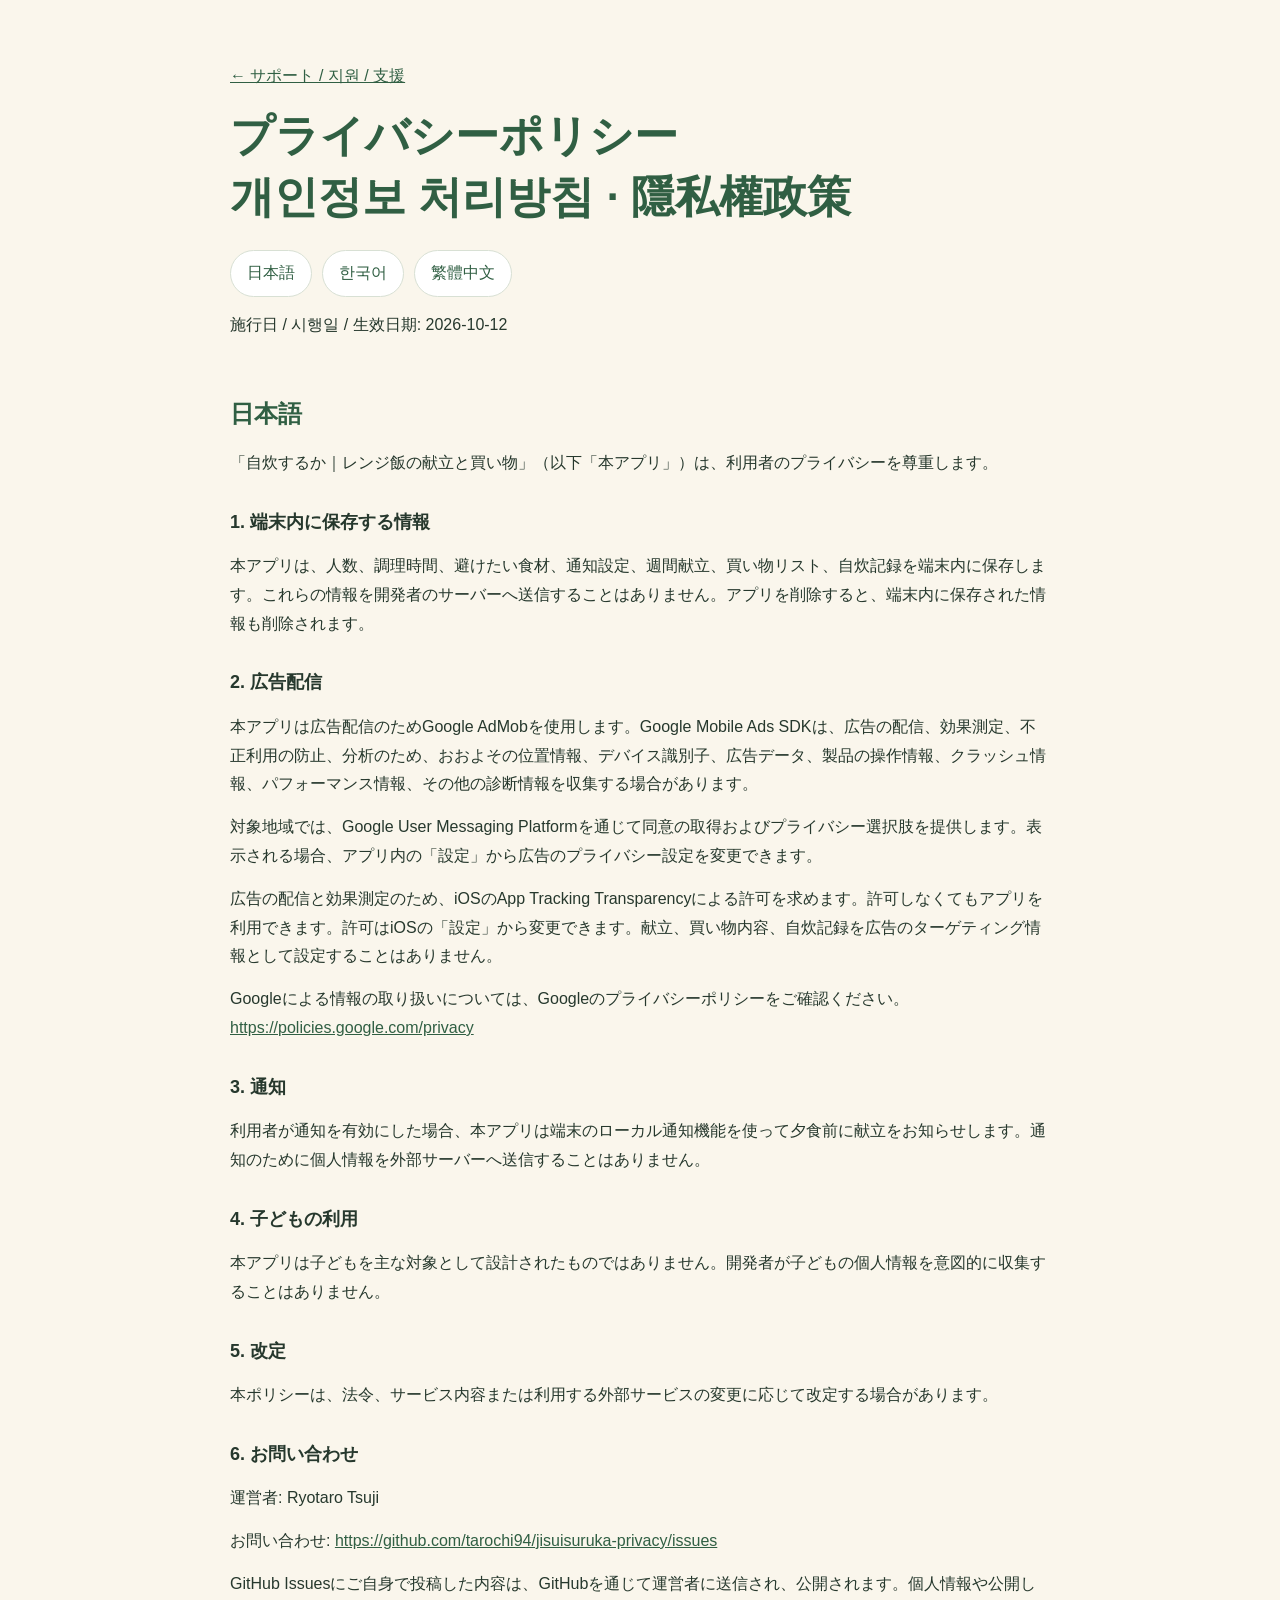
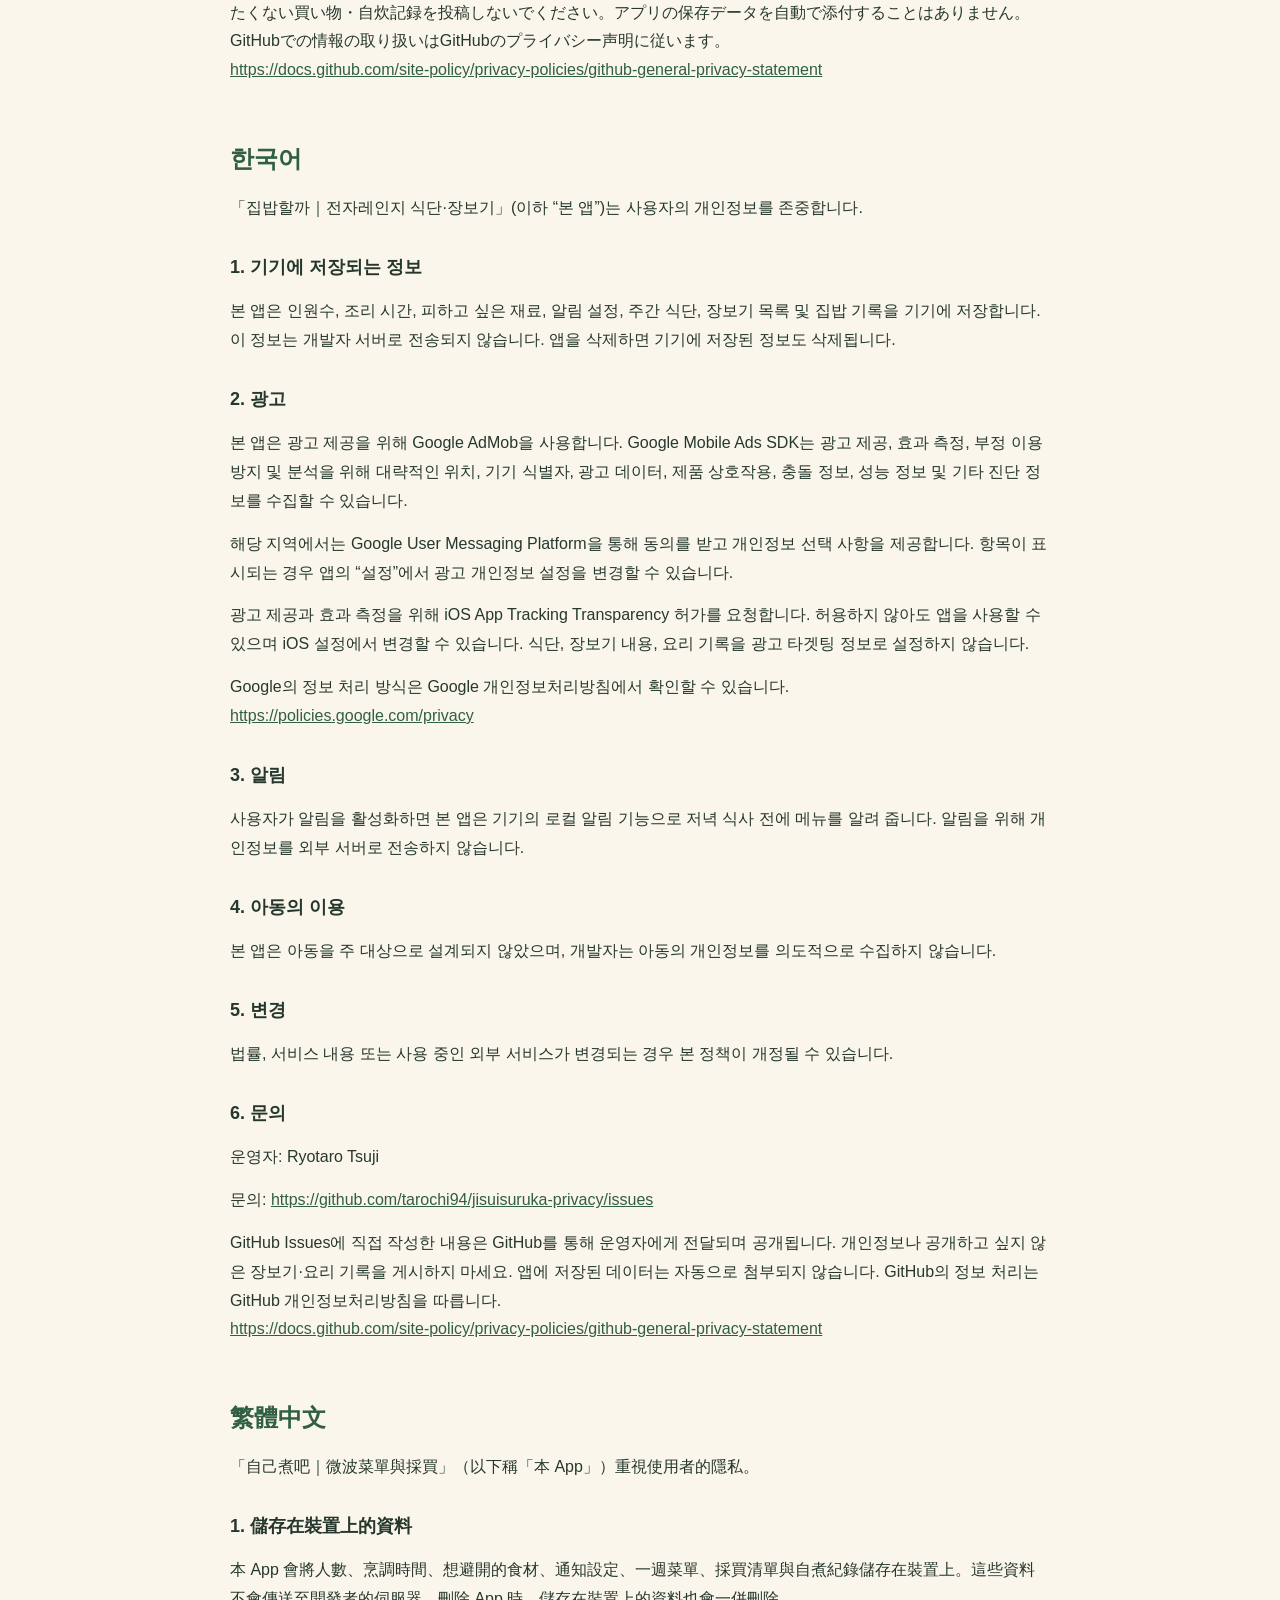
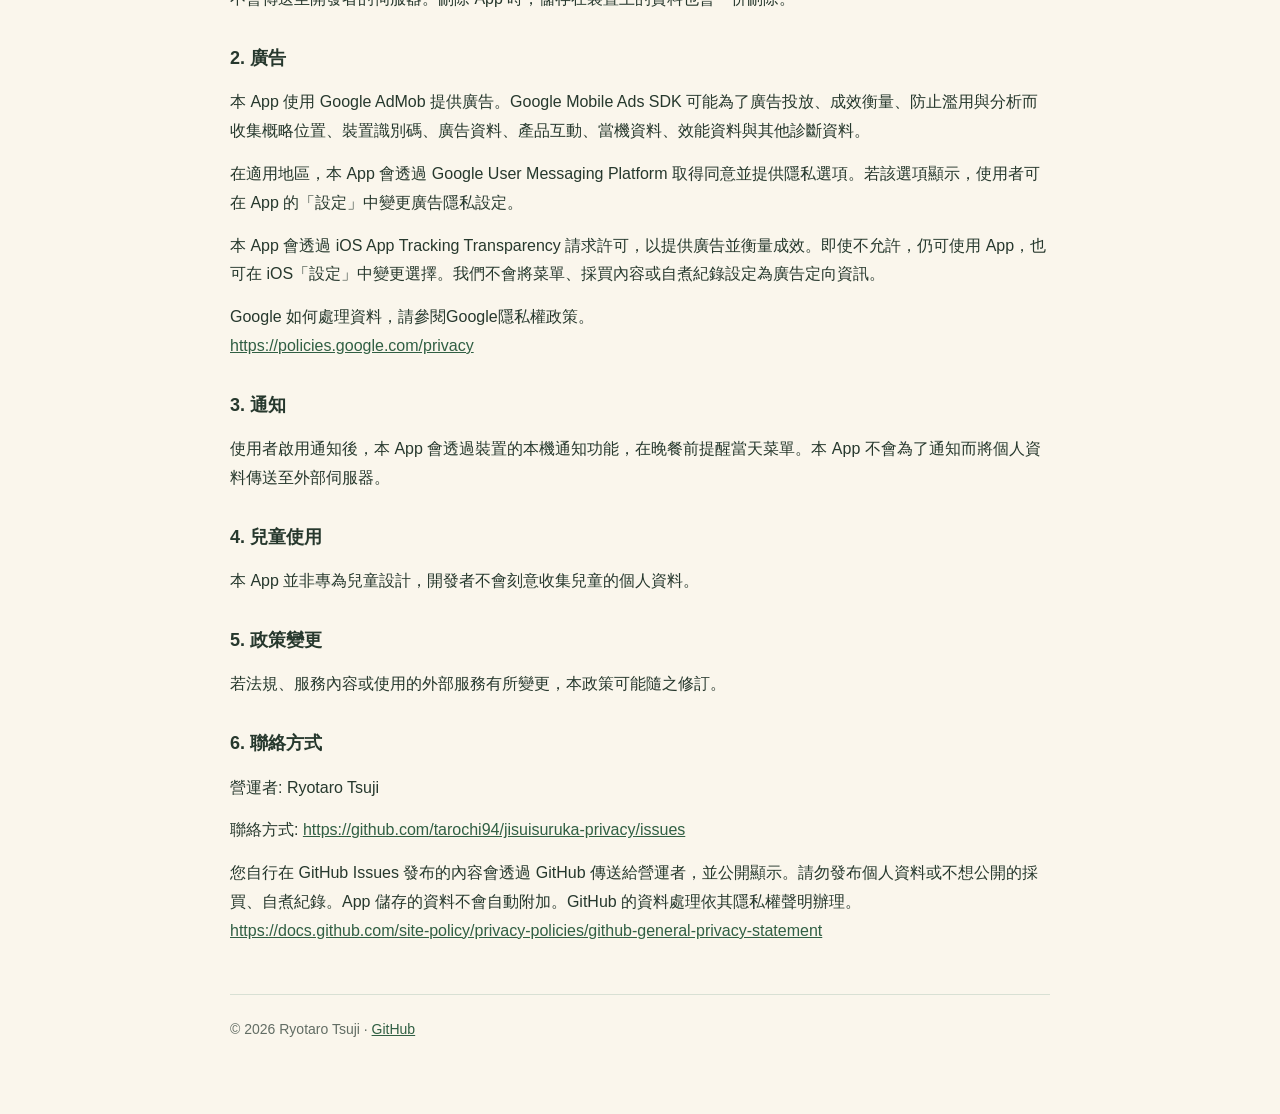
==== privacy-policy.html @ 78d51951 "Publish Jisui Suruka support and privacy pages in three languages" ====
<!doctype html>
<html lang="ja">
<head><meta charset="utf-8"><meta name="viewport" content="width=device-width, initial-scale=1"><title>自炊するか｜プライバシーポリシー</title><meta name="description" content="自炊するか・집밥할까・自己煮吧 — support and privacy"><link rel="stylesheet" href="style.css"></head>
<body><main><p><a href="index.html">← サポート / 지원 / 支援</a></p><h1>プライバシーポリシー<br><span lang="ko">개인정보 처리방침</span> · <span lang="zh-Hant">隱私權政策</span></h1><nav aria-label="Language"><a href="#ja" lang="ja">日本語</a><a href="#ko" lang="ko">한국어</a><a href="#zh-Hant" lang="zh-Hant">繁體中文</a></nav><p>施行日 / 시행일 / 生效日期: 2026-10-12</p>
<section id="ja" lang="ja"><h2>日本語</h2>
<p>「自炊するか｜レンジ飯の献立と買い物」（以下「本アプリ」）は、利用者のプライバシーを尊重します。</p>
<h3>1. 端末内に保存する情報</h3>
<p>本アプリは、人数、調理時間、避けたい食材、通知設定、週間献立、買い物リスト、自炊記録を端末内に保存します。これらの情報を開発者のサーバーへ送信することはありません。アプリを削除すると、端末内に保存された情報も削除されます。</p>
<h3>2. 広告配信</h3>
<p>本アプリは広告配信のためGoogle AdMobを使用します。Google Mobile Ads SDKは、広告の配信、効果測定、不正利用の防止、分析のため、おおよその位置情報、デバイス識別子、広告データ、製品の操作情報、クラッシュ情報、パフォーマンス情報、その他の診断情報を収集する場合があります。</p>
<p>対象地域では、Google User Messaging Platformを通じて同意の取得およびプライバシー選択肢を提供します。表示される場合、アプリ内の「設定」から広告のプライバシー設定を変更できます。</p>
<p>広告の配信と効果測定のため、iOSのApp Tracking Transparencyによる許可を求めます。許可しなくてもアプリを利用できます。許可はiOSの「設定」から変更できます。献立、買い物内容、自炊記録を広告のターゲティング情報として設定することはありません。</p>
<p>Googleによる情報の取り扱いについては、Googleのプライバシーポリシーをご確認ください。<br><a href="https://policies.google.com/privacy">https://policies.google.com/privacy</a></p>
<h3>3. 通知</h3>
<p>利用者が通知を有効にした場合、本アプリは端末のローカル通知機能を使って夕食前に献立をお知らせします。通知のために個人情報を外部サーバーへ送信することはありません。</p>
<h3>4. 子どもの利用</h3>
<p>本アプリは子どもを主な対象として設計されたものではありません。開発者が子どもの個人情報を意図的に収集することはありません。</p>
<h3>5. 改定</h3>
<p>本ポリシーは、法令、サービス内容または利用する外部サービスの変更に応じて改定する場合があります。</p>
<h3>6. お問い合わせ</h3>
<p>運営者: Ryotaro Tsuji</p>
<p>お問い合わせ: <a href="https://github.com/tarochi94/jisuisuruka-privacy/issues">https://github.com/tarochi94/jisuisuruka-privacy/issues</a></p>
<p>GitHub Issuesにご自身で投稿した内容は、GitHubを通じて運営者に送信され、公開されます。個人情報や公開したくない買い物・自炊記録を投稿しないでください。アプリの保存データを自動で添付することはありません。GitHubでの情報の取り扱いはGitHubのプライバシー声明に従います。<br><a href="https://docs.github.com/site-policy/privacy-policies/github-general-privacy-statement">https://docs.github.com/site-policy/privacy-policies/github-general-privacy-statement</a></p>
</section>
<section id="ko" lang="ko"><h2>한국어</h2>
<p>「집밥할까｜전자레인지 식단·장보기」(이하 “본 앱”)는 사용자의 개인정보를 존중합니다.</p>
<h3>1. 기기에 저장되는 정보</h3>
<p>본 앱은 인원수, 조리 시간, 피하고 싶은 재료, 알림 설정, 주간 식단, 장보기 목록 및 집밥 기록을 기기에 저장합니다. 이 정보는 개발자 서버로 전송되지 않습니다. 앱을 삭제하면 기기에 저장된 정보도 삭제됩니다.</p>
<h3>2. 광고</h3>
<p>본 앱은 광고 제공을 위해 Google AdMob을 사용합니다. Google Mobile Ads SDK는 광고 제공, 효과 측정, 부정 이용 방지 및 분석을 위해 대략적인 위치, 기기 식별자, 광고 데이터, 제품 상호작용, 충돌 정보, 성능 정보 및 기타 진단 정보를 수집할 수 있습니다.</p>
<p>해당 지역에서는 Google User Messaging Platform을 통해 동의를 받고 개인정보 선택 사항을 제공합니다. 항목이 표시되는 경우 앱의 “설정”에서 광고 개인정보 설정을 변경할 수 있습니다.</p>
<p>광고 제공과 효과 측정을 위해 iOS App Tracking Transparency 허가를 요청합니다. 허용하지 않아도 앱을 사용할 수 있으며 iOS 설정에서 변경할 수 있습니다. 식단, 장보기 내용, 요리 기록을 광고 타겟팅 정보로 설정하지 않습니다.</p>
<p>Google의 정보 처리 방식은 Google 개인정보처리방침에서 확인할 수 있습니다.<br><a href="https://policies.google.com/privacy">https://policies.google.com/privacy</a></p>
<h3>3. 알림</h3>
<p>사용자가 알림을 활성화하면 본 앱은 기기의 로컬 알림 기능으로 저녁 식사 전에 메뉴를 알려 줍니다. 알림을 위해 개인정보를 외부 서버로 전송하지 않습니다.</p>
<h3>4. 아동의 이용</h3>
<p>본 앱은 아동을 주 대상으로 설계되지 않았으며, 개발자는 아동의 개인정보를 의도적으로 수집하지 않습니다.</p>
<h3>5. 변경</h3>
<p>법률, 서비스 내용 또는 사용 중인 외부 서비스가 변경되는 경우 본 정책이 개정될 수 있습니다.</p>
<h3>6. 문의</h3>
<p>운영자: Ryotaro Tsuji</p>
<p>문의: <a href="https://github.com/tarochi94/jisuisuruka-privacy/issues">https://github.com/tarochi94/jisuisuruka-privacy/issues</a></p>
<p>GitHub Issues에 직접 작성한 내용은 GitHub를 통해 운영자에게 전달되며 공개됩니다. 개인정보나 공개하고 싶지 않은 장보기·요리 기록을 게시하지 마세요. 앱에 저장된 데이터는 자동으로 첨부되지 않습니다. GitHub의 정보 처리는 GitHub 개인정보처리방침을 따릅니다.<br><a href="https://docs.github.com/site-policy/privacy-policies/github-general-privacy-statement">https://docs.github.com/site-policy/privacy-policies/github-general-privacy-statement</a></p>
</section>
<section id="zh-Hant" lang="zh-Hant"><h2>繁體中文</h2>
<p>「自己煮吧｜微波菜單與採買」（以下稱「本 App」）重視使用者的隱私。</p>
<h3>1. 儲存在裝置上的資料</h3>
<p>本 App 會將人數、烹調時間、想避開的食材、通知設定、一週菜單、採買清單與自煮紀錄儲存在裝置上。這些資料不會傳送至開發者的伺服器。刪除 App 時，儲存在裝置上的資料也會一併刪除。</p>
<h3>2. 廣告</h3>
<p>本 App 使用 Google AdMob 提供廣告。Google Mobile Ads SDK 可能為了廣告投放、成效衡量、防止濫用與分析而收集概略位置、裝置識別碼、廣告資料、產品互動、當機資料、效能資料與其他診斷資料。</p>
<p>在適用地區，本 App 會透過 Google User Messaging Platform 取得同意並提供隱私選項。若該選項顯示，使用者可在 App 的「設定」中變更廣告隱私設定。</p>
<p>本 App 會透過 iOS App Tracking Transparency 請求許可，以提供廣告並衡量成效。即使不允許，仍可使用 App，也可在 iOS「設定」中變更選擇。我們不會將菜單、採買內容或自煮紀錄設定為廣告定向資訊。</p>
<p>Google 如何處理資料，請參閱Google隱私權政策。<br><a href="https://policies.google.com/privacy">https://policies.google.com/privacy</a></p>
<h3>3. 通知</h3>
<p>使用者啟用通知後，本 App 會透過裝置的本機通知功能，在晚餐前提醒當天菜單。本 App 不會為了通知而將個人資料傳送至外部伺服器。</p>
<h3>4. 兒童使用</h3>
<p>本 App 並非專為兒童設計，開發者不會刻意收集兒童的個人資料。</p>
<h3>5. 政策變更</h3>
<p>若法規、服務內容或使用的外部服務有所變更，本政策可能隨之修訂。</p>
<h3>6. 聯絡方式</h3>
<p>營運者: Ryotaro Tsuji</p>
<p>聯絡方式: <a href="https://github.com/tarochi94/jisuisuruka-privacy/issues">https://github.com/tarochi94/jisuisuruka-privacy/issues</a></p>
<p>您自行在 GitHub Issues 發布的內容會透過 GitHub 傳送給營運者，並公開顯示。請勿發布個人資料或不想公開的採買、自煮紀錄。App 儲存的資料不會自動附加。GitHub 的資料處理依其隱私權聲明辦理。<br><a href="https://docs.github.com/site-policy/privacy-policies/github-general-privacy-statement">https://docs.github.com/site-policy/privacy-policies/github-general-privacy-statement</a></p>
</section>
<footer>© 2026 Ryotaro Tsuji · <a href="https://github.com/tarochi94/jisuisuruka-privacy">GitHub</a></footer></main></body></html>
---- style.css ----
:root{color-scheme:light;--green:#305f43;--ink:#26382d;--muted:#626d64;--cream:#faf6ec;--line:#d8e0d4;--orange:#df5827}*{box-sizing:border-box}body{margin:0;background:var(--cream);color:var(--ink);font-family:-apple-system,BlinkMacSystemFont,"Hiragino Sans","Noto Sans",sans-serif;line-height:1.8}main{width:min(820px,calc(100% - 36px));margin:auto;padding:48px 0 72px}header{border-bottom:1px solid var(--line);padding:0 0 28px}h1{font-size:clamp(27px,6vw,44px);line-height:1.4;color:var(--green);margin:10px 0}h2{font-size:24px;color:var(--green);margin:0 0 12px}h3{font-size:18px;margin:28px 0 8px}p{margin:14px 0}a{color:var(--green);overflow-wrap:anywhere}a:hover{text-decoration-thickness:2px}a:focus-visible,summary:focus-visible{outline:3px solid var(--orange);outline-offset:4px}.eyebrow{font-size:12px;letter-spacing:.12em;font-weight:700;color:var(--orange)}.lead,.meta{color:var(--muted)}.meta{font-size:14px}nav{display:flex;flex-wrap:wrap;gap:10px;margin-top:22px}nav a{background:white;border:1px solid var(--line);border-radius:24px;padding:8px 16px;text-decoration:none}section{margin-top:44px;padding-top:8px;scroll-margin-top:20px}.links{display:grid;gap:12px;margin:22px 0}.links a{padding:16px 18px;background:white;border:1px solid var(--line);border-radius:14px;text-decoration:none;font-weight:600}.notice{background:#eaf0e6;padding:16px 18px;border-radius:14px;font-size:14px}details{border-bottom:1px solid var(--line);padding:16px 0}summary{cursor:pointer;font-weight:600}footer{margin-top:48px;padding-top:22px;border-top:1px solid var(--line);font-size:14px;color:var(--muted)}
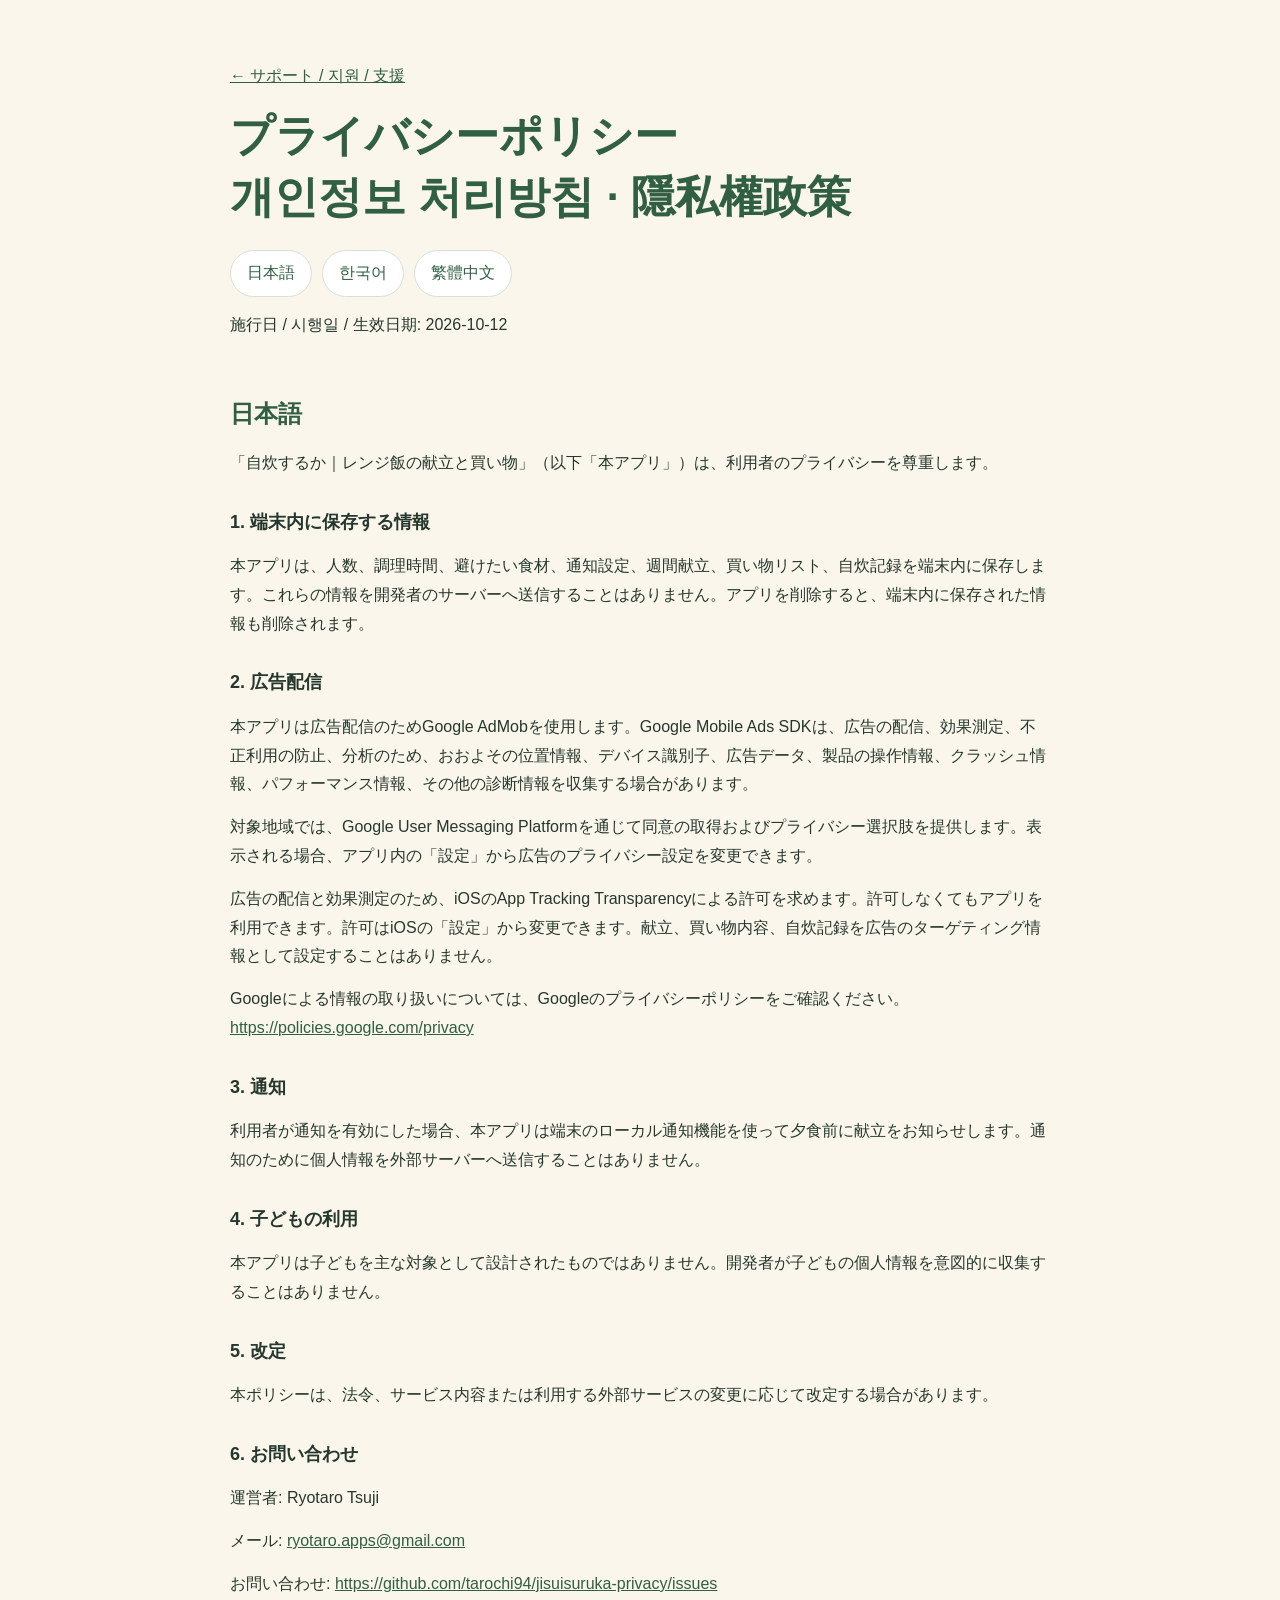
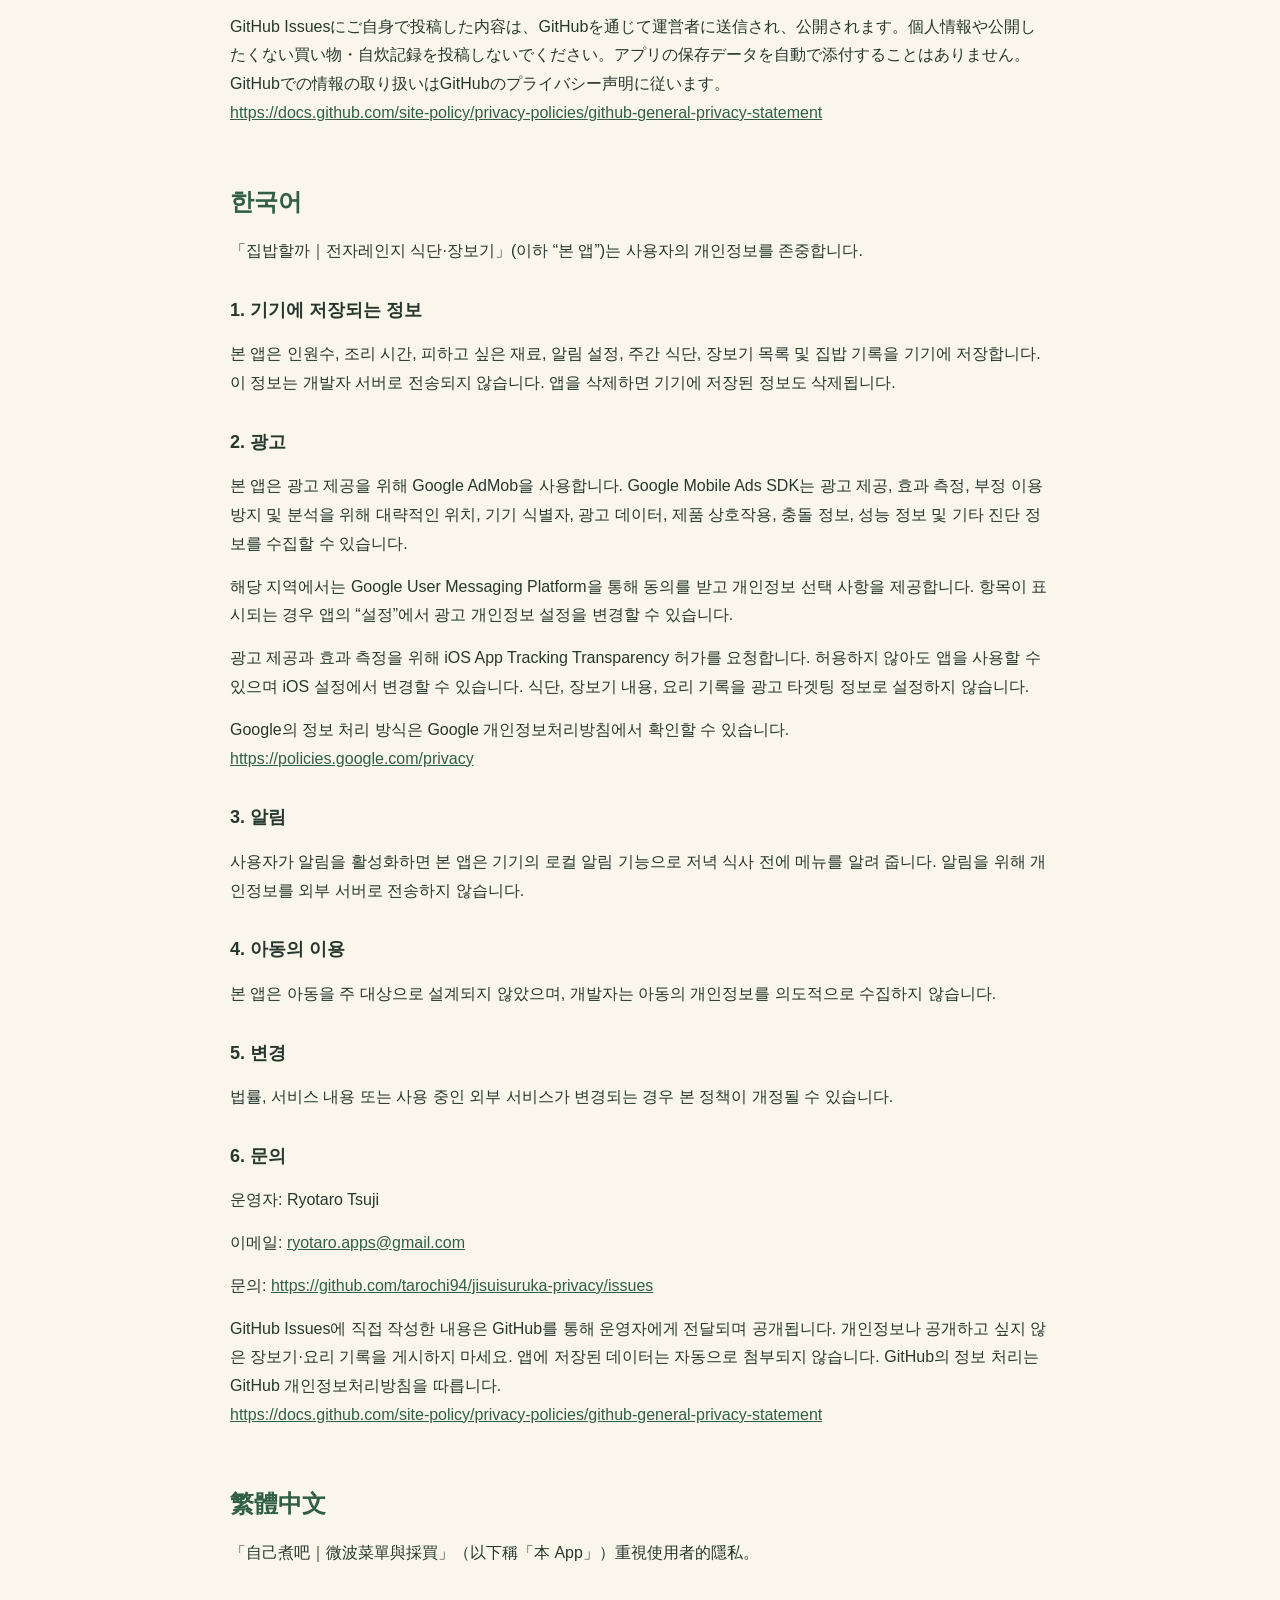
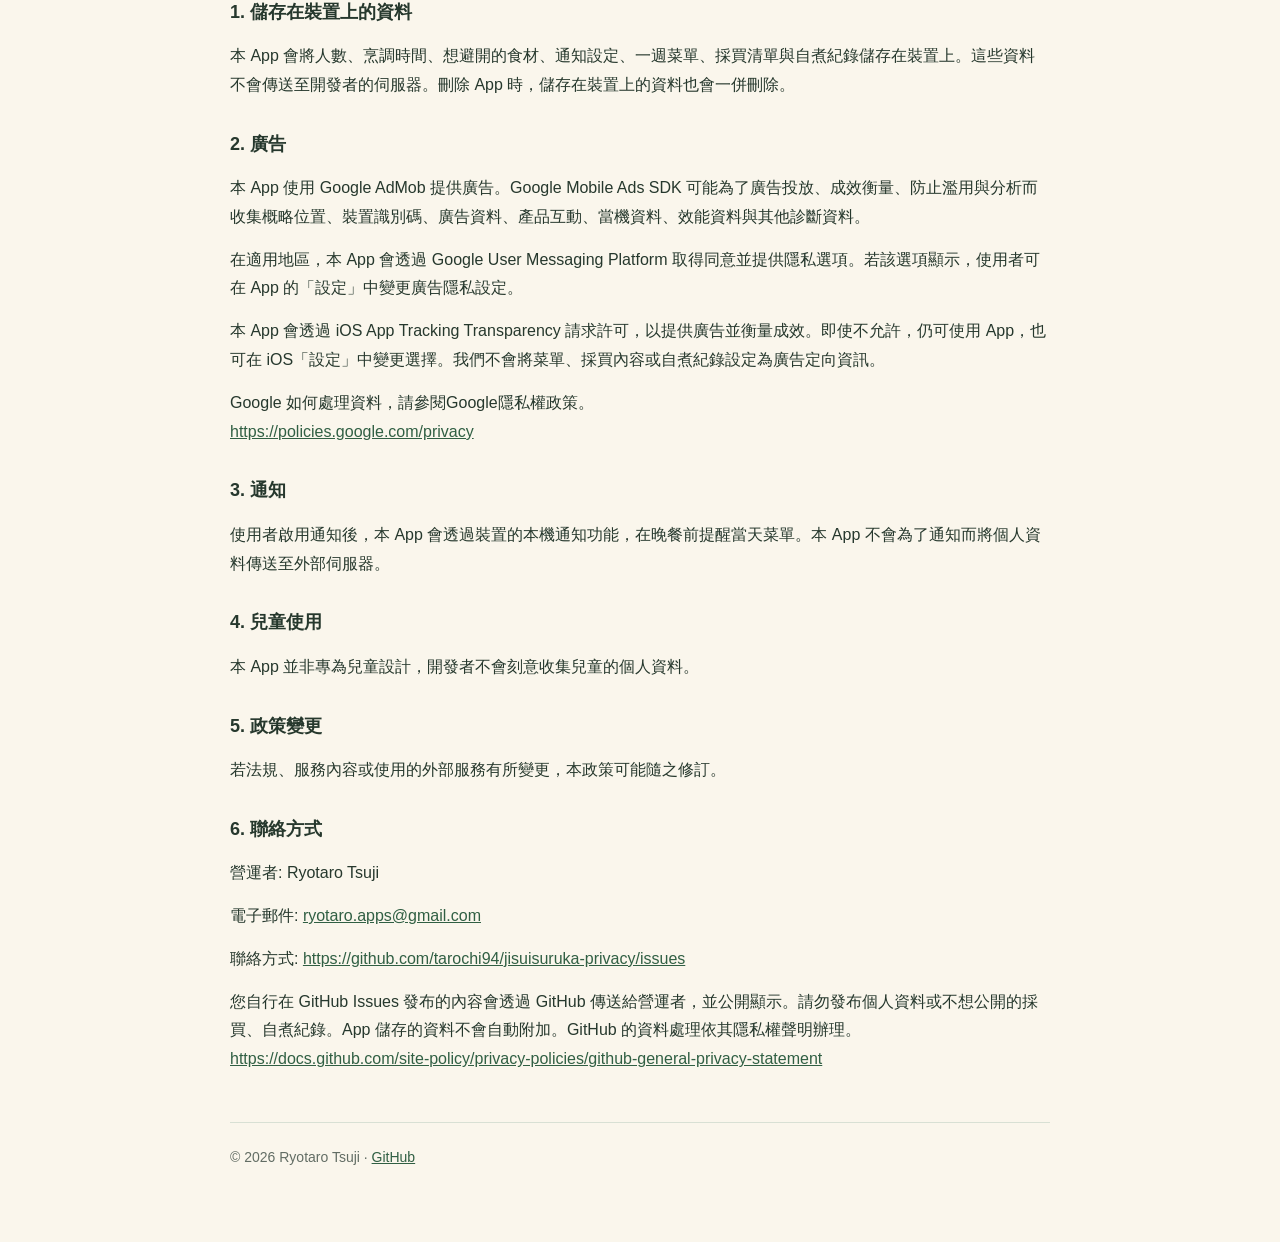
==== commit 9bb6233c: "Use the existing public support email" ====
--- a/privacy-policy.html
+++ b/privacy-policy.html
@@ -19,6 +19,7 @@
 <p>本ポリシーは、法令、サービス内容または利用する外部サービスの変更に応じて改定する場合があります。</p>
 <h3>6. お問い合わせ</h3>
 <p>運営者: Ryotaro Tsuji</p>
+<p>メール: <a href="mailto:ryotaro.apps@gmail.com">ryotaro.apps@gmail.com</a></p>
 <p>お問い合わせ: <a href="https://github.com/tarochi94/jisuisuruka-privacy/issues">https://github.com/tarochi94/jisuisuruka-privacy/issues</a></p>
 <p>GitHub Issuesにご自身で投稿した内容は、GitHubを通じて運営者に送信され、公開されます。個人情報や公開したくない買い物・自炊記録を投稿しないでください。アプリの保存データを自動で添付することはありません。GitHubでの情報の取り扱いはGitHubのプライバシー声明に従います。<br><a href="https://docs.github.com/site-policy/privacy-policies/github-general-privacy-statement">https://docs.github.com/site-policy/privacy-policies/github-general-privacy-statement</a></p>
 </section>
@@ -39,6 +40,7 @@
 <p>법률, 서비스 내용 또는 사용 중인 외부 서비스가 변경되는 경우 본 정책이 개정될 수 있습니다.</p>
 <h3>6. 문의</h3>
 <p>운영자: Ryotaro Tsuji</p>
+<p>이메일: <a href="mailto:ryotaro.apps@gmail.com">ryotaro.apps@gmail.com</a></p>
 <p>문의: <a href="https://github.com/tarochi94/jisuisuruka-privacy/issues">https://github.com/tarochi94/jisuisuruka-privacy/issues</a></p>
 <p>GitHub Issues에 직접 작성한 내용은 GitHub를 통해 운영자에게 전달되며 공개됩니다. 개인정보나 공개하고 싶지 않은 장보기·요리 기록을 게시하지 마세요. 앱에 저장된 데이터는 자동으로 첨부되지 않습니다. GitHub의 정보 처리는 GitHub 개인정보처리방침을 따릅니다.<br><a href="https://docs.github.com/site-policy/privacy-policies/github-general-privacy-statement">https://docs.github.com/site-policy/privacy-policies/github-general-privacy-statement</a></p>
 </section>
@@ -59,6 +61,7 @@
 <p>若法規、服務內容或使用的外部服務有所變更，本政策可能隨之修訂。</p>
 <h3>6. 聯絡方式</h3>
 <p>營運者: Ryotaro Tsuji</p>
+<p>電子郵件: <a href="mailto:ryotaro.apps@gmail.com">ryotaro.apps@gmail.com</a></p>
 <p>聯絡方式: <a href="https://github.com/tarochi94/jisuisuruka-privacy/issues">https://github.com/tarochi94/jisuisuruka-privacy/issues</a></p>
 <p>您自行在 GitHub Issues 發布的內容會透過 GitHub 傳送給營運者，並公開顯示。請勿發布個人資料或不想公開的採買、自煮紀錄。App 儲存的資料不會自動附加。GitHub 的資料處理依其隱私權聲明辦理。<br><a href="https://docs.github.com/site-policy/privacy-policies/github-general-privacy-statement">https://docs.github.com/site-policy/privacy-policies/github-general-privacy-statement</a></p>
 </section>
